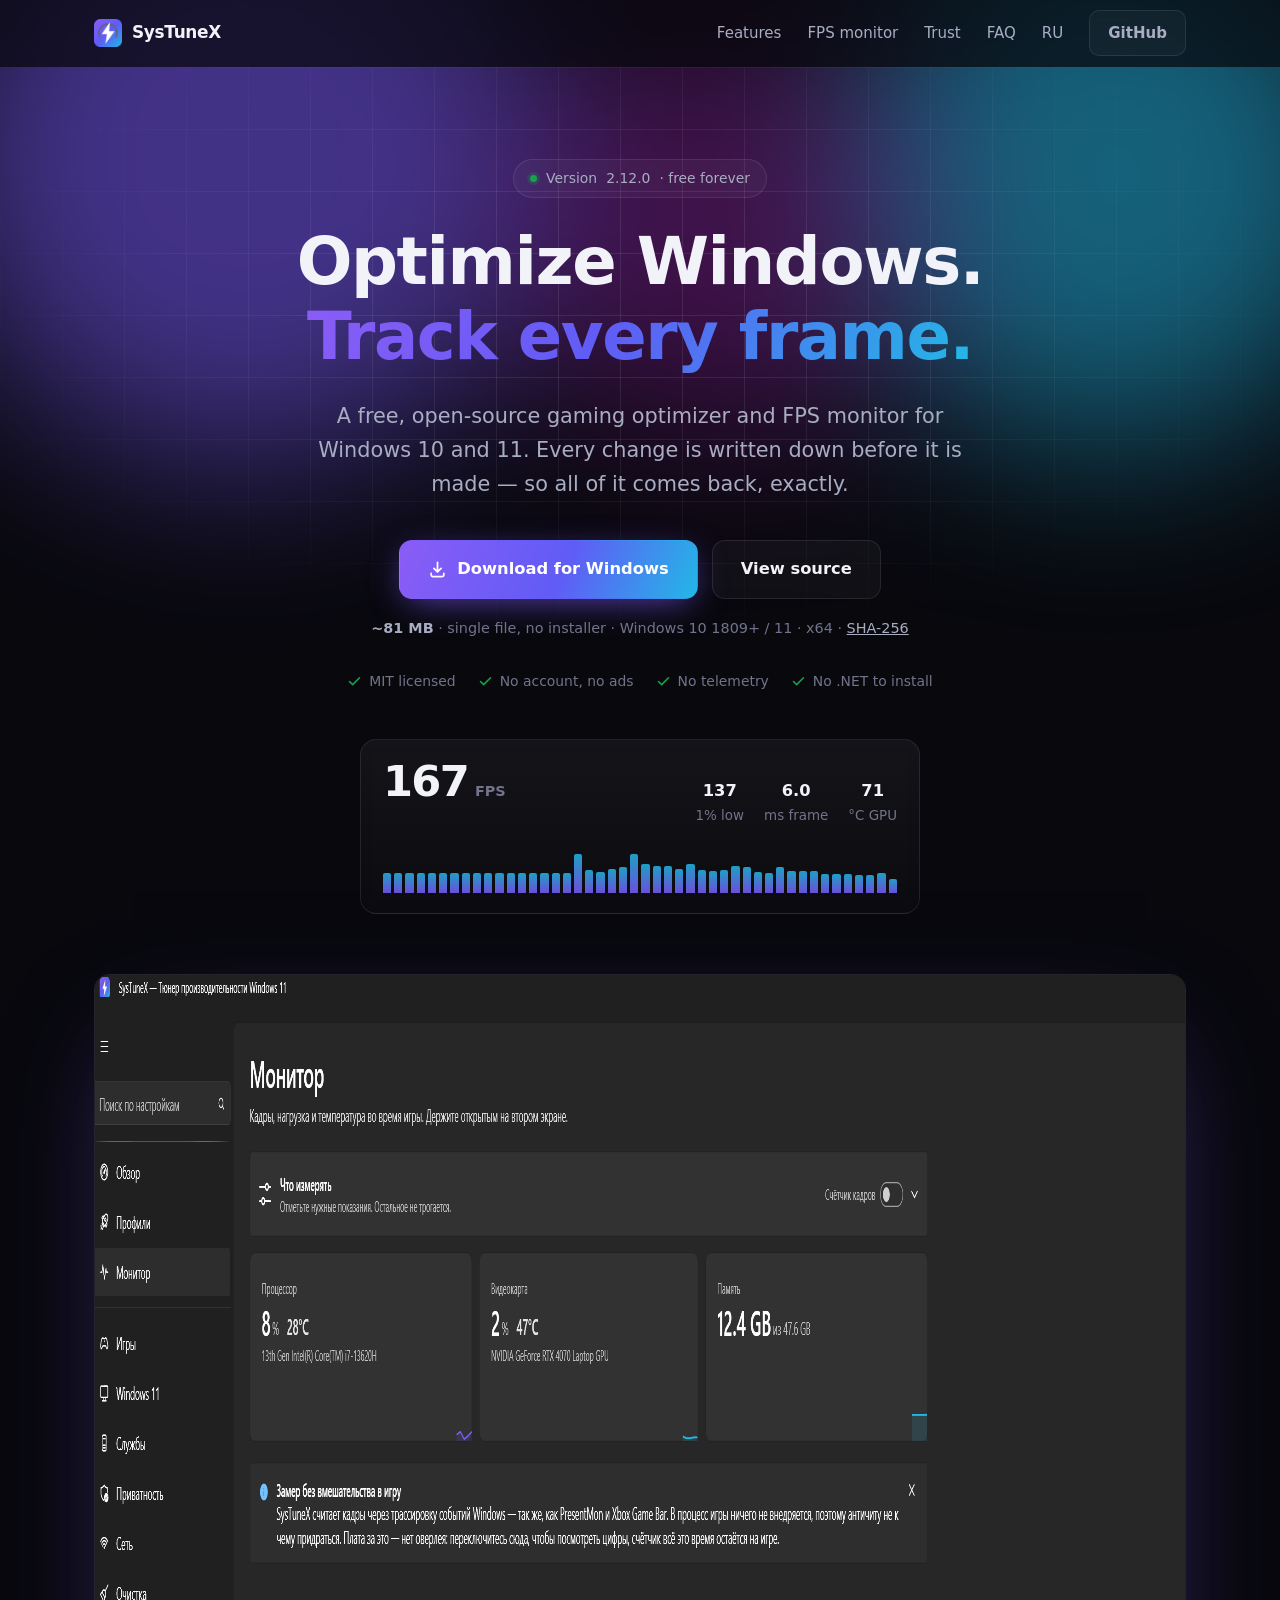
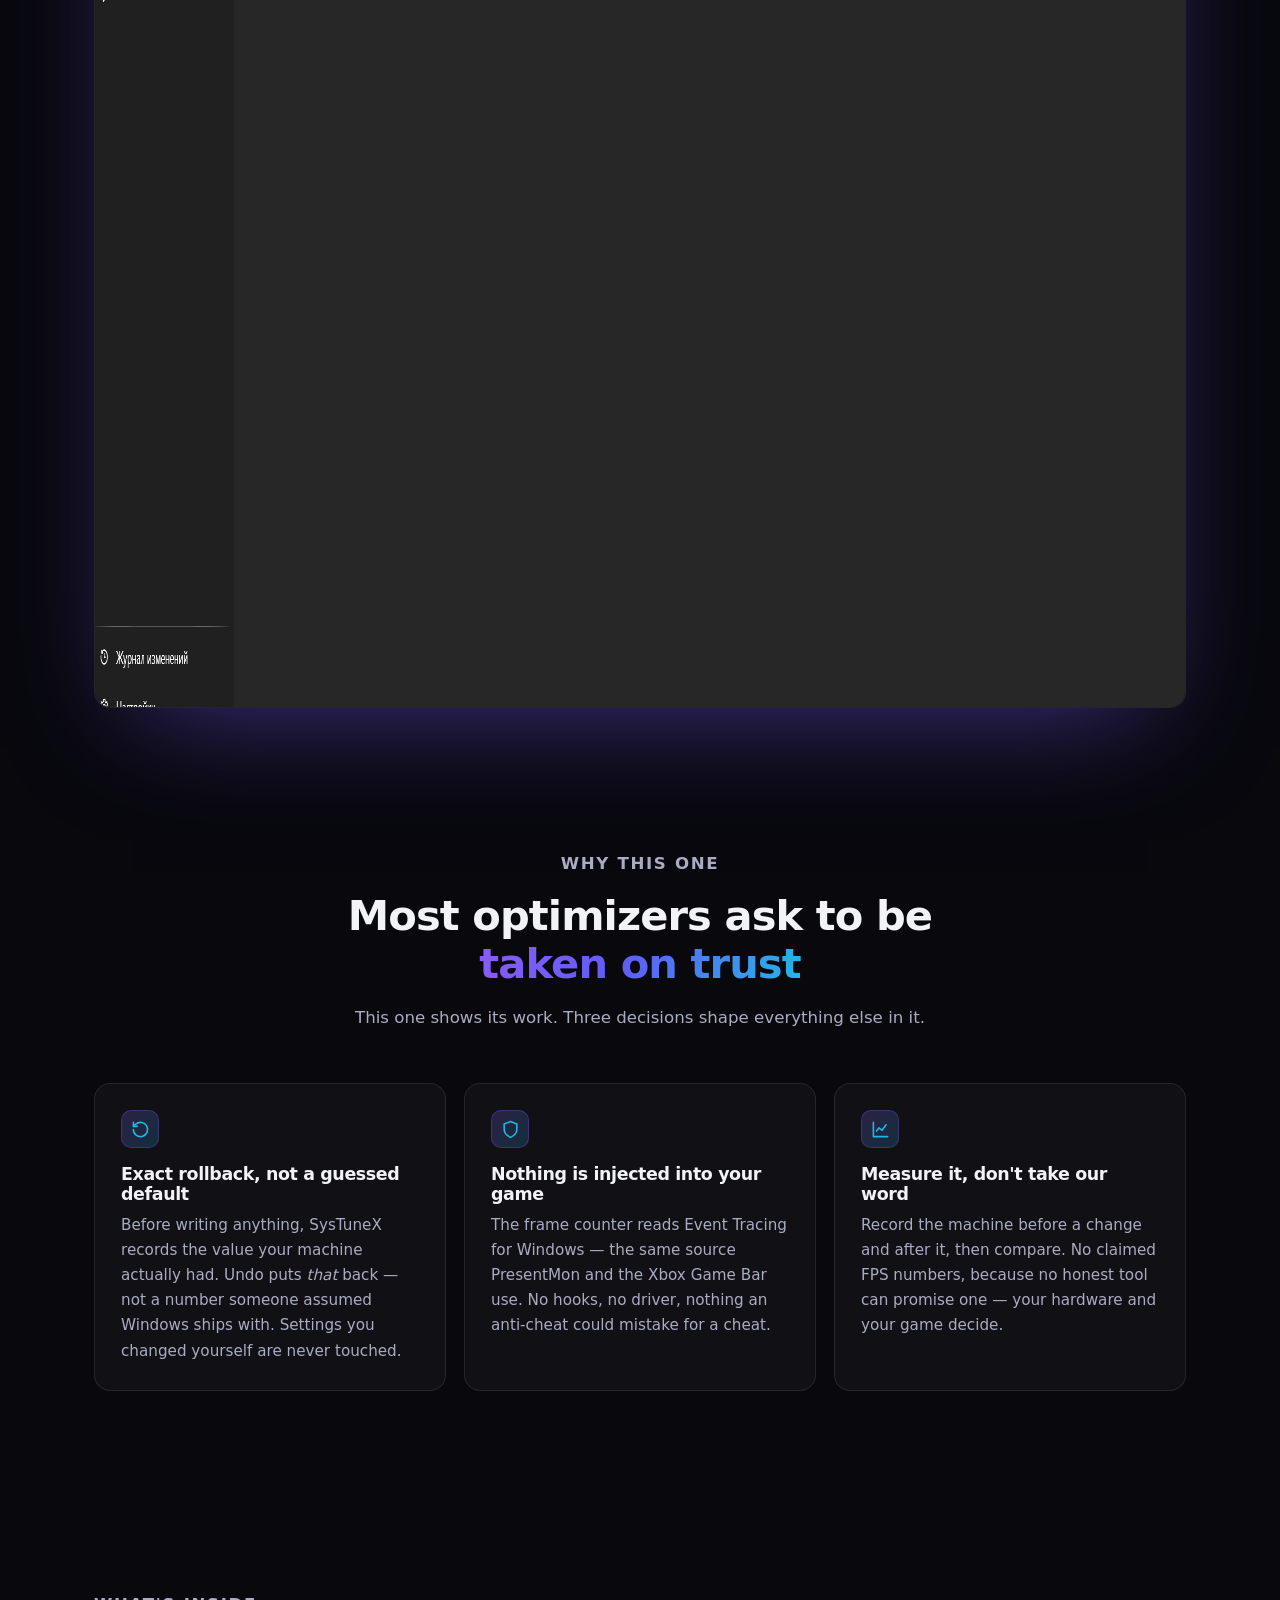
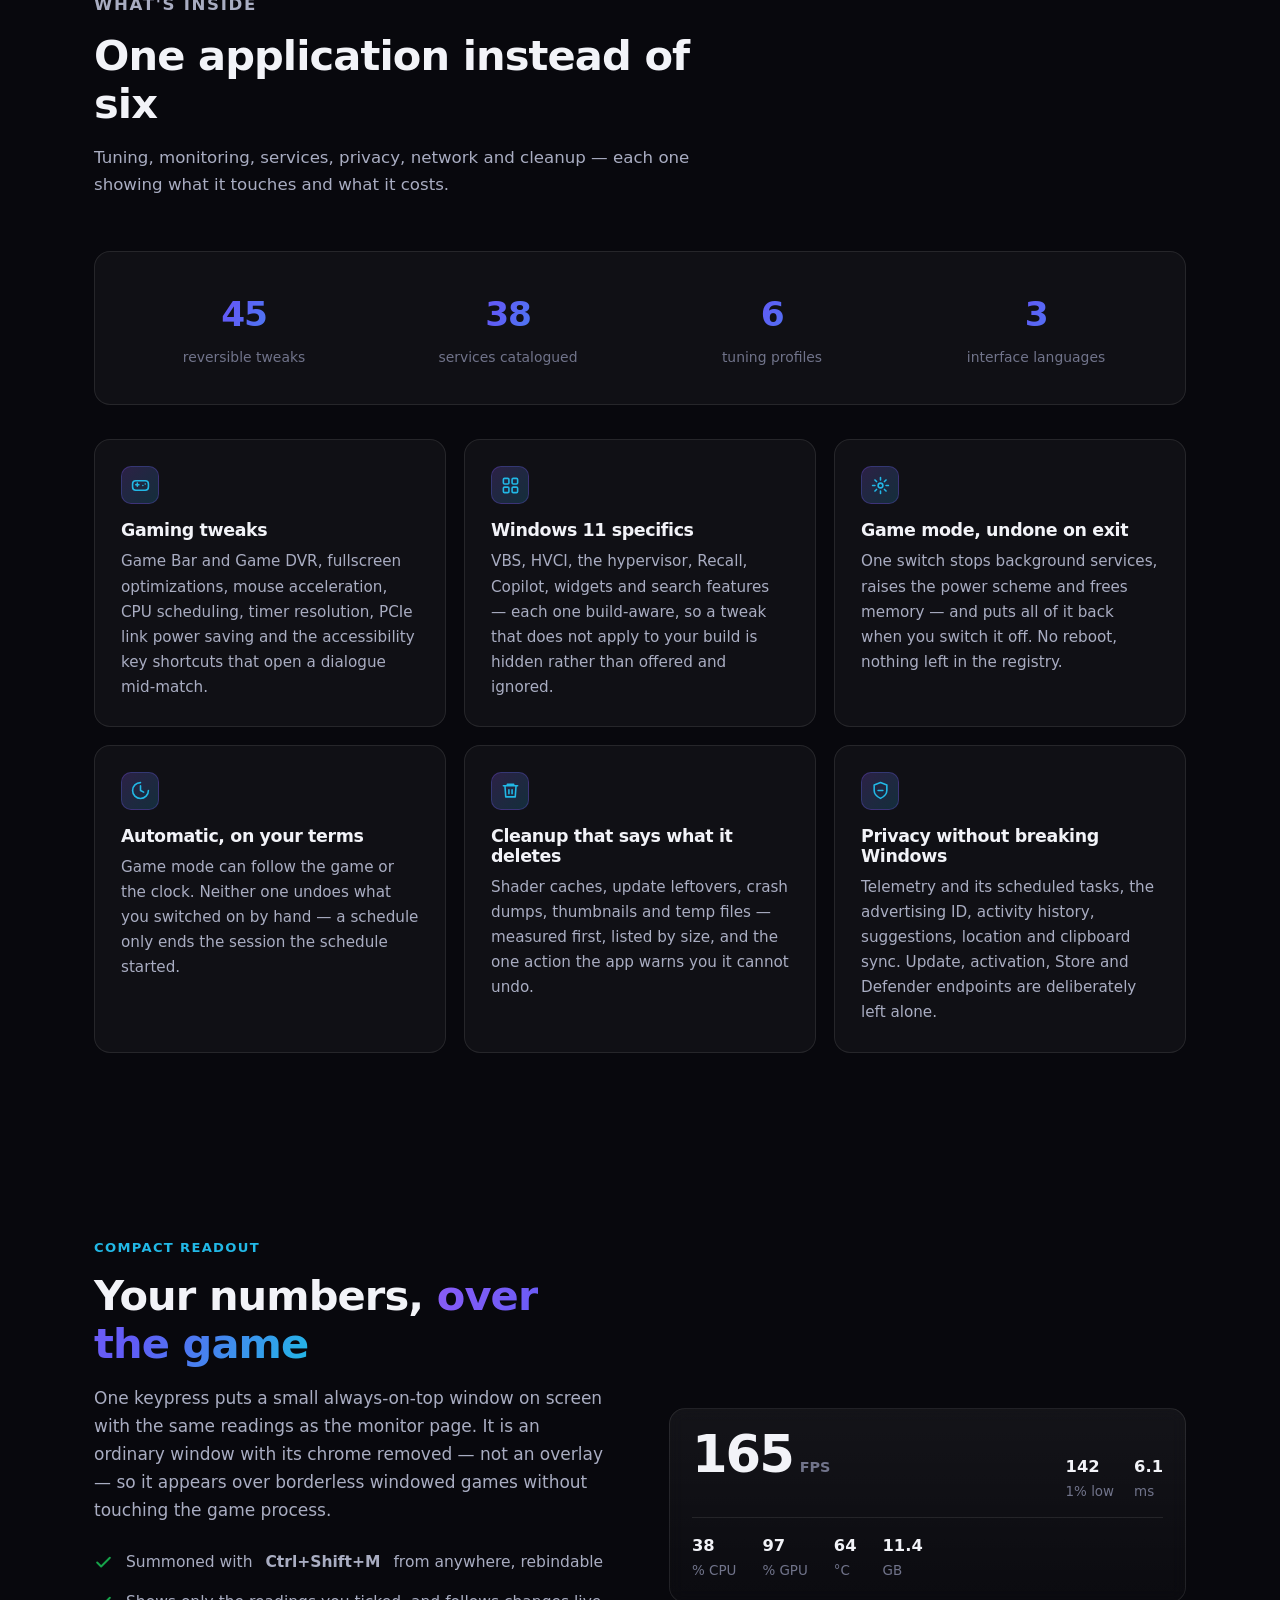
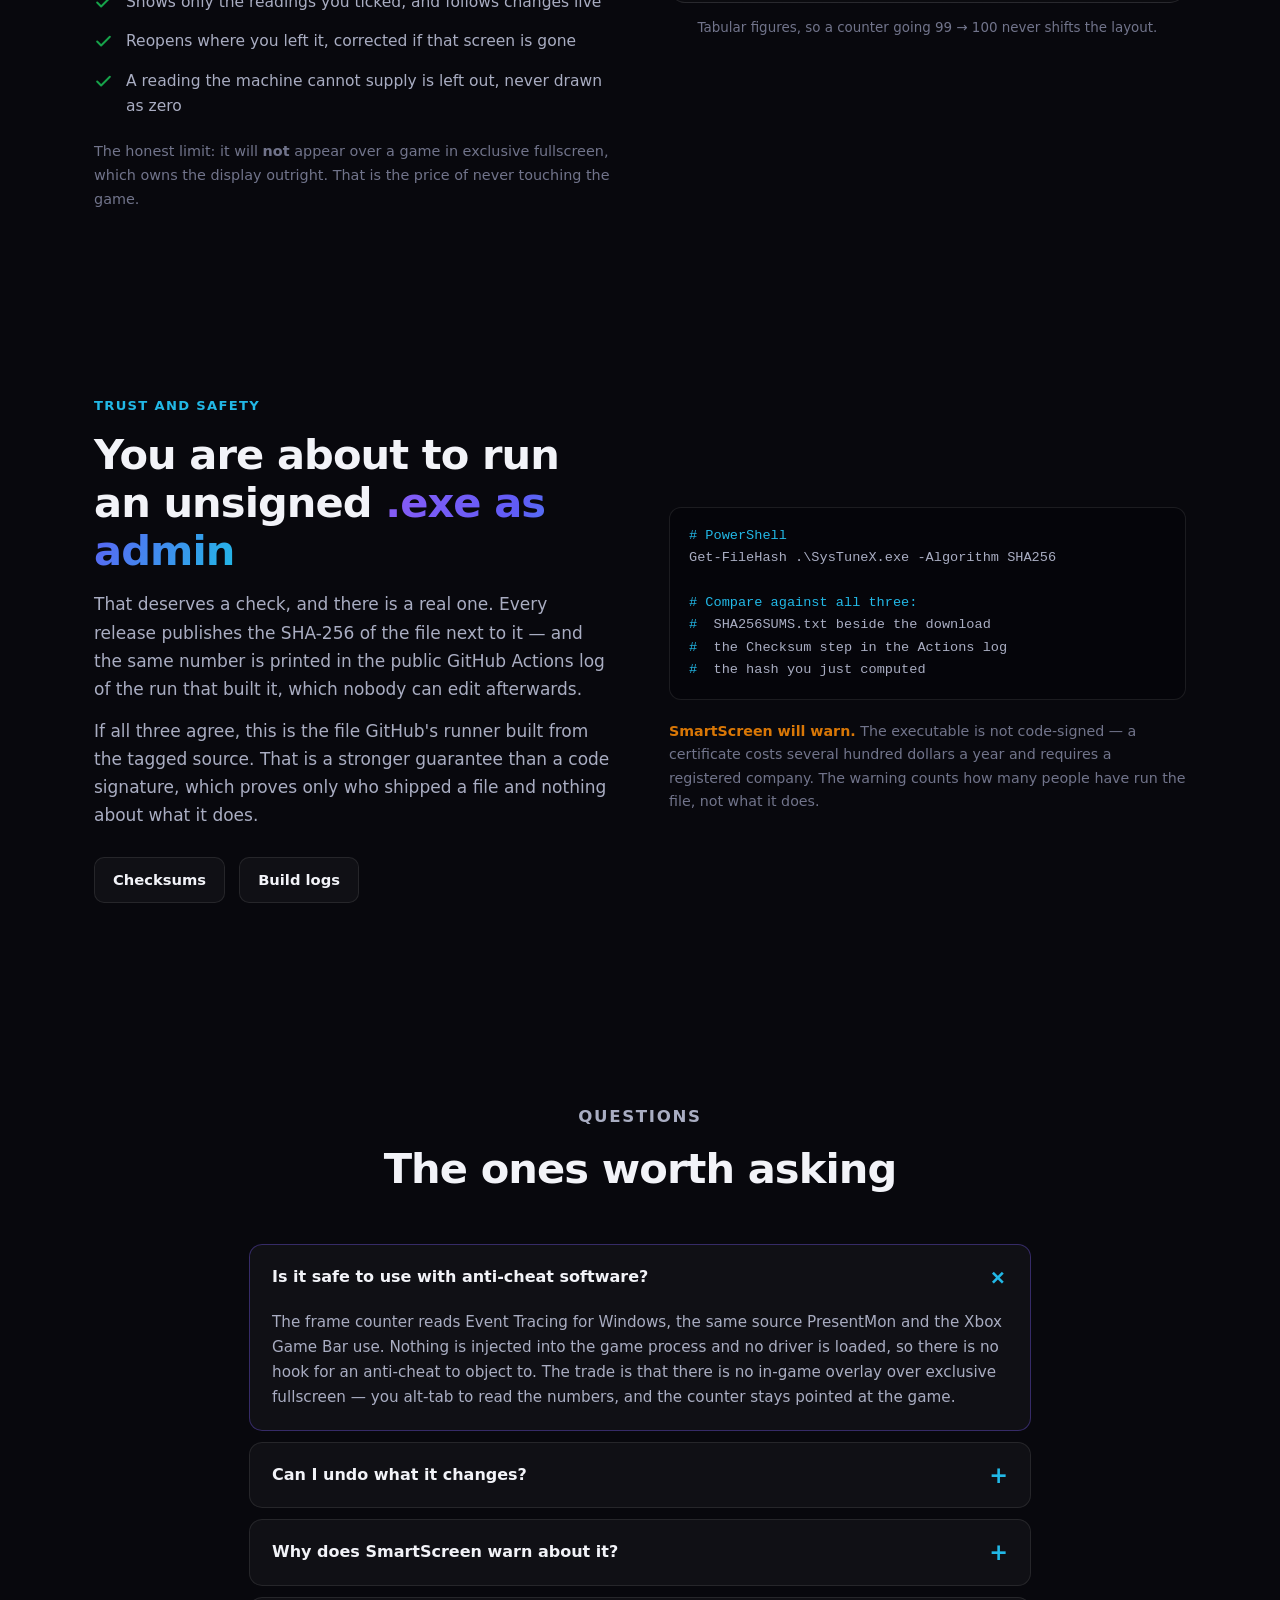
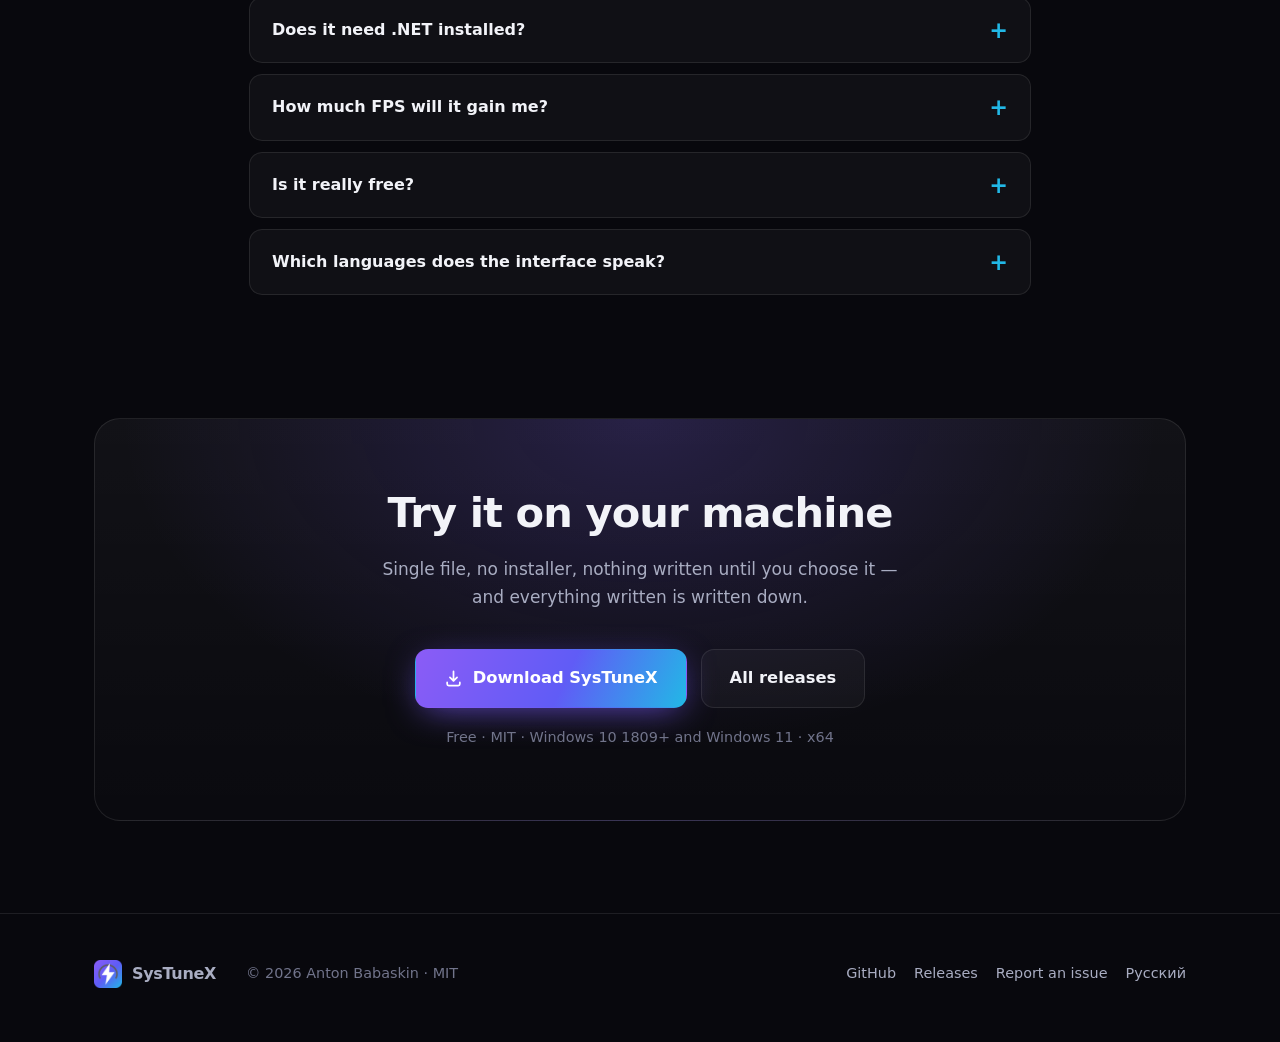
==== docs/index.html @ 5f36dd77 "Add a landing page, in English and Russian, with the SEO to be found by A GitHub release page is whe" ====
<!DOCTYPE html>
<html lang="en">
<head>
<meta charset="utf-8">
<meta name="viewport" content="width=device-width, initial-scale=1">

<title>SysTuneX — Free Windows 11 Gaming Optimizer &amp; FPS Monitor</title>
<meta name="description" content="Free, open-source Windows 10/11 gaming optimizer. Apply performance profiles, watch FPS, 1% lows, frame time, CPU and GPU — and roll back every change exactly. No injection, no telemetry.">

<link rel="canonical" href="https://anton-babaskin.github.io/SysTuneX/">
<link rel="alternate" hreflang="en" href="https://anton-babaskin.github.io/SysTuneX/">
<link rel="alternate" hreflang="ru" href="https://anton-babaskin.github.io/SysTuneX/ru/">
<link rel="alternate" hreflang="x-default" href="https://anton-babaskin.github.io/SysTuneX/">

<meta property="og:type" content="website">
<meta property="og:site_name" content="SysTuneX">
<meta property="og:title" content="SysTuneX — Free Windows 11 Gaming Optimizer &amp; FPS Monitor">
<meta property="og:description" content="Optimize Windows. Track every frame. Keep every change reversible. Free and open source.">
<meta property="og:url" content="https://anton-babaskin.github.io/SysTuneX/">
<meta property="og:image" content="https://anton-babaskin.github.io/SysTuneX/images/systunex-monitor-ru.png">
<meta property="og:image:width" content="2370">
<meta property="og:image:height" content="1332">
<meta property="og:image:alt" content="The SysTuneX monitor showing frame rate, 1% low, frame time, CPU and GPU load and temperature">
<meta property="og:locale" content="en">
<meta property="og:locale:alternate" content="ru">
<meta name="twitter:card" content="summary_large_image">
<meta name="twitter:title" content="SysTuneX — Free Windows 11 Gaming Optimizer &amp; FPS Monitor">
<meta name="twitter:description" content="Optimize Windows. Track every frame. Keep every change reversible. Free and open source.">
<meta name="twitter:image" content="https://anton-babaskin.github.io/SysTuneX/images/systunex-monitor-ru.png">

<meta name="theme-color" content="#08080d">
<link rel="icon" href="images/logo.png" type="image/png">
<link rel="apple-touch-icon" href="images/logo.png">

<script type="application/ld+json">
{
  "@context": "https://schema.org",
  "@type": "SoftwareApplication",
  "name": "SysTuneX",
  "applicationCategory": "UtilitiesApplication",
  "applicationSubCategory": "Game optimizer and FPS monitor",
  "operatingSystem": "Windows 10 1809 or newer, Windows 11",
  "processorRequirements": "x64",
  "softwareVersion": "2.12.0",
  "url": "https://anton-babaskin.github.io/SysTuneX/",
  "downloadUrl": "https://github.com/Anton-Babaskin/SysTuneX/releases/latest/download/SysTuneX.exe",
  "installUrl": "https://github.com/Anton-Babaskin/SysTuneX/releases/latest",
  "license": "https://github.com/Anton-Babaskin/SysTuneX/blob/main/LICENSE",
  "isAccessibleForFree": true,
  "inLanguage": ["en", "ru", "uk"],
  "description": "Free, open-source Windows 10/11 gaming optimizer and FPS monitor. Performance profiles, game mode, cleanup and a frame counter that measures through Event Tracing for Windows without injecting code into the game. Every change is recorded before it is made and can be rolled back exactly.",
  "featureList": [
    "45 reversible Windows tweaks across gaming, Windows 11, privacy and network",
    "FPS, 1% low and frame time measured without injecting into the game",
    "Compact always-on-top readout summoned with Ctrl+Shift+M",
    "Six tuning profiles for different kinds of games",
    "Game mode that stops background services and restores them afterwards",
    "Exact rollback of every recorded change",
    "English, Russian and Ukrainian interface"
  ],
  "offers": {
    "@type": "Offer",
    "price": "0",
    "priceCurrency": "USD"
  },
  "author": {
    "@type": "Person",
    "name": "Anton Babaskin",
    "url": "https://github.com/Anton-Babaskin"
  },
  "codeRepository": "https://github.com/Anton-Babaskin/SysTuneX"
}
</script>

<script type="application/ld+json">
{
  "@context": "https://schema.org",
  "@type": "FAQPage",
  "mainEntity": [
    {
      "@type": "Question",
      "name": "Is SysTuneX safe to use with anti-cheat software?",
      "acceptedAnswer": {
        "@type": "Answer",
        "text": "The frame counter reads Event Tracing for Windows, the same source PresentMon and the Xbox Game Bar use. Nothing is injected into the game process and no driver is loaded, so there is no hook for an anti-cheat to object to. The trade is that there is no in-game overlay over exclusive fullscreen."
      }
    },
    {
      "@type": "Question",
      "name": "Can I undo what SysTuneX changes?",
      "acceptedAnswer": {
        "@type": "Answer",
        "text": "Yes. Every supported change is recorded before it is made, with the real previous value rather than an assumed default, and can be reverted individually or all at once from the change log. Cleanup is the one exception: deleted files cannot be brought back, and the app says so before deleting anything."
      }
    },
    {
      "@type": "Question",
      "name": "Why does Windows SmartScreen warn about SysTuneX?",
      "acceptedAnswer": {
        "@type": "Answer",
        "text": "The executable is not code-signed, because a certificate costs several hundred dollars a year and requires a registered company. Instead every release publishes a SHA-256 checksum that you can match against the public GitHub Actions log that built it, which proves the file came from the tagged source."
      }
    },
    {
      "@type": "Question",
      "name": "Does SysTuneX need .NET installed?",
      "acceptedAnswer": {
        "@type": "Answer",
        "text": "No. SysTuneX.exe is a self-contained single file. It does need administrator rights, because it writes to HKEY_LOCAL_MACHINE, changes service start types and opens an Event Tracing session."
      }
    },
    {
      "@type": "Question",
      "name": "How much FPS will SysTuneX gain me?",
      "acceptedAnswer": {
        "@type": "Answer",
        "text": "No honest tool can promise a number. The gain depends on your hardware, your game and what is already running. SysTuneX is built so you can measure it yourself: record the machine before and after, and compare frame time in the same benchmark."
      }
    },
    {
      "@type": "Question",
      "name": "Is SysTuneX free?",
      "acceptedAnswer": {
        "@type": "Answer",
        "text": "Yes, free and open source under the MIT licence. There is no paid tier, no account, no advertising and no telemetry of any kind."
      }
    }
  ]
}
</script>

<script>document.documentElement.classList.add('js')</script>
<link rel="stylesheet" href="assets/site.css">
</head>
<body>

<header id="top">
  <div class="wrap">
    <nav>
      <a class="brand" href="./"><img src="images/logo.png" alt="" width="28" height="28">SysTuneX</a>
      <div class="navlinks">
        <a href="#features" data-opt>Features</a>
        <a href="#monitor" data-opt>FPS monitor</a>
        <a href="#trust" data-opt>Trust</a>
        <a href="#faq" data-opt>FAQ</a>
        <a href="ru/" hreflang="ru">RU</a>
        <a class="btn btn-ghost btn-sm" href="https://github.com/Anton-Babaskin/SysTuneX">GitHub</a>
      </div>
    </nav>
  </div>
</header>

<main>

<section class="hero">
  <div class="aurora" aria-hidden="true">
    <div class="blob b1"></div><div class="blob b2"></div><div class="blob b3"></div>
  </div>
  <div class="grid-bg" aria-hidden="true"></div>

  <div class="wrap">
    <span class="pill"><i class="dot"></i> Version <span id="ver">2.12.0</span> · free forever</span>

    <h1>Optimize Windows.<br><span class="grad">Track every frame.</span></h1>

    <p class="lead">
      A free, open-source gaming optimizer and FPS monitor for Windows&nbsp;10 and&nbsp;11.
      Every change is written down before it is made — so all of it comes back, exactly.
    </p>

    <div class="cta">
      <a class="btn btn-primary" id="dl"
         href="https://github.com/Anton-Babaskin/SysTuneX/releases/latest/download/SysTuneX.exe">
        <svg viewBox="0 0 24 24" fill="none" stroke="currentColor" stroke-width="2.2" stroke-linecap="round" stroke-linejoin="round" width="19" height="19" aria-hidden="true"><path d="M12 3v12m0 0 4.5-4.5M12 15l-4.5-4.5M4 17v2a2 2 0 0 0 2 2h12a2 2 0 0 0 2-2v-2"/></svg>
        Download for Windows
      </a>
      <a class="btn btn-ghost" href="https://github.com/Anton-Babaskin/SysTuneX">View source</a>
    </div>

    <p class="meta">
      <b id="size" data-unit="MB">~81 MB</b> · single file, no installer · Windows 10 1809+ / 11 · x64 ·
      <a href="https://github.com/Anton-Babaskin/SysTuneX/releases/latest/download/SHA256SUMS.txt" style="color:var(--ink-2)">SHA-256</a>
    </p>

    <div class="trust">
      <span><svg viewBox="0 0 24 24" fill="none" stroke="currentColor" stroke-width="2.5" stroke-linecap="round" stroke-linejoin="round" aria-hidden="true"><path d="M20 6 9 17l-5-5"/></svg> MIT licensed</span>
      <span><svg viewBox="0 0 24 24" fill="none" stroke="currentColor" stroke-width="2.5" stroke-linecap="round" stroke-linejoin="round" aria-hidden="true"><path d="M20 6 9 17l-5-5"/></svg> No account, no ads</span>
      <span><svg viewBox="0 0 24 24" fill="none" stroke="currentColor" stroke-width="2.5" stroke-linecap="round" stroke-linejoin="round" aria-hidden="true"><path d="M20 6 9 17l-5-5"/></svg> No telemetry</span>
      <span><svg viewBox="0 0 24 24" fill="none" stroke="currentColor" stroke-width="2.5" stroke-linecap="round" stroke-linejoin="round" aria-hidden="true"><path d="M20 6 9 17l-5-5"/></svg> No .NET to install</span>
    </div>

    <div class="readout" aria-hidden="true">
      <div class="readout-top">
        <div class="fps tnum"><span id="fpsval">144</span><small>FPS</small></div>
        <div class="readout-stats tnum">
          <div><b id="lowval">118</b>1% low</div>
          <div><b id="ftval">6.9</b>ms frame</div>
          <div><b id="gpuval">71</b>°C GPU</div>
        </div>
      </div>
      <div class="bars" id="bars"></div>
    </div>
  </div>
</section>

<section id="monitor" style="padding-top:20px">
  <div class="wrap">
    <div class="shot reveal">
      <img src="images/systunex-monitor-ru.png" width="2370" height="1332" loading="lazy"
           alt="SysTuneX monitor page showing frame rate with its 1% low, frame time, CPU and GPU load and temperature, and memory use">
    </div>
  </div>
</section>

<section id="why" style="padding-top:34px">
  <div class="wrap">
    <div class="sec-head mid reveal">
      <p class="eyebrow">Why this one</p>
      <h2>Most optimizers ask to be <span class="grad">taken on trust</span></h2>
      <p>This one shows its work. Three decisions shape everything else in it.</p>
    </div>

    <div class="cards">
      <article class="card reveal">
        <div class="ico"><svg viewBox="0 0 24 24" fill="none" stroke="currentColor" stroke-width="2" stroke-linecap="round" stroke-linejoin="round" aria-hidden="true"><path d="M3 12a9 9 0 1 0 3-6.7L3 8"/><path d="M3 3v5h5"/></svg></div>
        <h3>Exact rollback, not a guessed default</h3>
        <p>Before writing anything, SysTuneX records the value your machine actually had. Undo puts <em>that</em> back — not a number someone assumed Windows ships with. Settings you changed yourself are never touched.</p>
      </article>
      <article class="card reveal">
        <div class="ico"><svg viewBox="0 0 24 24" fill="none" stroke="currentColor" stroke-width="2" stroke-linecap="round" stroke-linejoin="round" aria-hidden="true"><path d="M12 22s8-4 8-10V5l-8-3-8 3v7c0 6 8 10 8 10z"/></svg></div>
        <h3>Nothing is injected into your game</h3>
        <p>The frame counter reads Event Tracing for Windows — the same source PresentMon and the Xbox Game Bar use. No hooks, no driver, nothing an anti-cheat could mistake for a cheat.</p>
      </article>
      <article class="card reveal">
        <div class="ico"><svg viewBox="0 0 24 24" fill="none" stroke="currentColor" stroke-width="2" stroke-linecap="round" stroke-linejoin="round" aria-hidden="true"><path d="M3 3v18h18"/><path d="m7 14 3-4 4 3 5-7"/></svg></div>
        <h3>Measure it, don't take our word</h3>
        <p>Record the machine before a change and after it, then compare. No claimed FPS numbers, because no honest tool can promise one — your hardware and your game decide.</p>
      </article>
    </div>
  </div>
</section>

<section id="features">
  <div class="wrap">
    <div class="sec-head reveal">
      <p class="eyebrow">What's inside</p>
      <h2>One application instead of six</h2>
      <p>Tuning, monitoring, services, privacy, network and cleanup — each one showing what it touches and what it costs.</p>
    </div>

    <div class="stats reveal tnum" style="margin-bottom:34px">
      <div class="stat"><b class="grad">45</b><span>reversible tweaks</span></div>
      <div class="stat"><b class="grad">38</b><span>services catalogued</span></div>
      <div class="stat"><b class="grad">6</b><span>tuning profiles</span></div>
      <div class="stat"><b class="grad">3</b><span>interface languages</span></div>
    </div>

    <div class="cards">
      <article class="card reveal">
        <div class="ico"><svg viewBox="0 0 24 24" fill="none" stroke="currentColor" stroke-width="2" stroke-linecap="round" stroke-linejoin="round" aria-hidden="true"><path d="M6 11h4M8 9v4M15 12h.01M18 10h.01"/><rect x="2" y="6" width="20" height="12" rx="4"/></svg></div>
        <h3>Gaming tweaks</h3>
        <p>Game Bar and Game DVR, fullscreen optimizations, mouse acceleration, CPU scheduling, timer resolution, PCIe link power saving and the accessibility key shortcuts that open a dialogue mid-match.</p>
      </article>
      <article class="card reveal">
        <div class="ico"><svg viewBox="0 0 24 24" fill="none" stroke="currentColor" stroke-width="2" stroke-linecap="round" stroke-linejoin="round" aria-hidden="true"><rect x="3" y="3" width="7" height="7" rx="1.5"/><rect x="14" y="3" width="7" height="7" rx="1.5"/><rect x="3" y="14" width="7" height="7" rx="1.5"/><rect x="14" y="14" width="7" height="7" rx="1.5"/></svg></div>
        <h3>Windows 11 specifics</h3>
        <p>VBS, HVCI, the hypervisor, Recall, Copilot, widgets and search features — each one build-aware, so a tweak that does not apply to your build is hidden rather than offered and ignored.</p>
      </article>
      <article class="card reveal">
        <div class="ico"><svg viewBox="0 0 24 24" fill="none" stroke="currentColor" stroke-width="2" stroke-linecap="round" stroke-linejoin="round" aria-hidden="true"><circle cx="12" cy="12" r="3"/><path d="M12 2v3m0 14v3M2 12h3m14 0h3M5 5l2 2m10 10 2 2M5 19l2-2m10-10 2-2"/></svg></div>
        <h3>Game mode, undone on exit</h3>
        <p>One switch stops background services, raises the power scheme and frees memory — and puts all of it back when you switch it off. No reboot, nothing left in the registry.</p>
      </article>
      <article class="card reveal">
        <div class="ico"><svg viewBox="0 0 24 24" fill="none" stroke="currentColor" stroke-width="2" stroke-linecap="round" stroke-linejoin="round" aria-hidden="true"><path d="M12 2a10 10 0 1 0 10 10"/><path d="M12 6v6l4 2"/></svg></div>
        <h3>Automatic, on your terms</h3>
        <p>Game mode can follow the game or the clock. Neither one undoes what you switched on by hand — a schedule only ends the session the schedule started.</p>
      </article>
      <article class="card reveal">
        <div class="ico"><svg viewBox="0 0 24 24" fill="none" stroke="currentColor" stroke-width="2" stroke-linecap="round" stroke-linejoin="round" aria-hidden="true"><path d="M3 6h18M8 6V4h8v2M19 6l-1 14H6L5 6"/><path d="M10 11v5M14 11v5"/></svg></div>
        <h3>Cleanup that says what it deletes</h3>
        <p>Shader caches, update leftovers, crash dumps, thumbnails and temp files — measured first, listed by size, and the one action the app warns you it cannot undo.</p>
      </article>
      <article class="card reveal">
        <div class="ico"><svg viewBox="0 0 24 24" fill="none" stroke="currentColor" stroke-width="2" stroke-linecap="round" stroke-linejoin="round" aria-hidden="true"><path d="M12 22s8-4 8-10V5l-8-3-8 3v7c0 6 8 10 8 10z"/><path d="M9 12h6"/></svg></div>
        <h3>Privacy without breaking Windows</h3>
        <p>Telemetry and its scheduled tasks, the advertising ID, activity history, suggestions, location and clipboard sync. Update, activation, Store and Defender endpoints are deliberately left alone.</p>
      </article>
    </div>
  </div>
</section>

<section id="compact">
  <div class="wrap split">
    <div class="reveal">
      <p class="eyebrow">Compact readout</p>
      <h2>Your numbers, <span class="grad">over the game</span></h2>
      <p style="color:var(--ink-2);margin-top:16px">
        One keypress puts a small always-on-top window on screen with the same readings as the
        monitor page. It is an ordinary window with its chrome removed — not an overlay — so it
        appears over borderless windowed games without touching the game process.
      </p>
      <ul class="checklist">
        <li><svg viewBox="0 0 24 24" fill="none" stroke="currentColor" stroke-width="2.5" stroke-linecap="round" stroke-linejoin="round" aria-hidden="true"><path d="M20 6 9 17l-5-5"/></svg> Summoned with <b>Ctrl+Shift+M</b> from anywhere, rebindable</li>
        <li><svg viewBox="0 0 24 24" fill="none" stroke="currentColor" stroke-width="2.5" stroke-linecap="round" stroke-linejoin="round" aria-hidden="true"><path d="M20 6 9 17l-5-5"/></svg> Shows only the readings you ticked, and follows changes live</li>
        <li><svg viewBox="0 0 24 24" fill="none" stroke="currentColor" stroke-width="2.5" stroke-linecap="round" stroke-linejoin="round" aria-hidden="true"><path d="M20 6 9 17l-5-5"/></svg> Reopens where you left it, corrected if that screen is gone</li>
        <li><svg viewBox="0 0 24 24" fill="none" stroke="currentColor" stroke-width="2.5" stroke-linecap="round" stroke-linejoin="round" aria-hidden="true"><path d="M20 6 9 17l-5-5"/></svg> A reading the machine cannot supply is left out, never drawn as zero</li>
      </ul>
      <p style="color:var(--ink-3);font-size:.9rem;margin-top:20px">
        The honest limit: it will <strong>not</strong> appear over a game in exclusive fullscreen,
        which owns the display outright. That is the price of never touching the game.
      </p>
    </div>
    <div class="reveal">
      <div class="readout" style="margin:0;max-width:none">
        <div class="readout-top">
          <div class="fps tnum" style="font-size:3.2rem">165<small>FPS</small></div>
          <div class="readout-stats tnum">
            <div><b>142</b>1% low</div>
            <div><b>6.1</b>ms</div>
          </div>
        </div>
        <div class="readout-stats tnum" style="gap:26px;border-top:1px solid var(--line);padding-top:15px">
          <div><b>38</b>% CPU</div>
          <div><b>97</b>% GPU</div>
          <div><b>64</b>°C</div>
          <div><b>11.4</b>GB</div>
        </div>
      </div>
      <p style="color:var(--ink-3);font-size:.84rem;margin-top:14px;text-align:center">
        Tabular figures, so a counter going 99 → 100 never shifts the layout.
      </p>
    </div>
  </div>
</section>

<section id="trust">
  <div class="wrap split">
    <div class="reveal">
      <p class="eyebrow">Trust and safety</p>
      <h2>You are about to run an&nbsp;unsigned <span class="grad">.exe as admin</span></h2>
      <p style="color:var(--ink-2);margin-top:16px">
        That deserves a check, and there is a real one. Every release publishes the SHA-256 of the
        file next to it — and the same number is printed in the public GitHub Actions log of the run
        that built it, which nobody can edit afterwards.
      </p>
      <p style="color:var(--ink-2);margin-top:14px">
        If all three agree, this is the file GitHub's runner built from the tagged source. That is a
        stronger guarantee than a code signature, which proves only who shipped a file and nothing
        about what it does.
      </p>
      <div class="cta" style="justify-content:flex-start;margin-top:28px">
        <a class="btn btn-ghost btn-sm" href="https://github.com/Anton-Babaskin/SysTuneX/releases/latest/download/SHA256SUMS.txt">Checksums</a>
        <a class="btn btn-ghost btn-sm" href="https://github.com/Anton-Babaskin/SysTuneX/actions">Build logs</a>
      </div>
    </div>
    <div class="reveal">
      <div class="code"><b># PowerShell</b>
Get-FileHash .\SysTuneX.exe -Algorithm SHA256

<b># Compare against all three:</b>
<b>#</b>  SHA256SUMS.txt beside the download
<b>#</b>  the Checksum step in the Actions log
<b>#</b>  the hash you just computed</div>
      <p style="color:var(--ink-3);font-size:.89rem;margin-top:20px">
        <strong style="color:var(--warn)">SmartScreen will warn.</strong> The executable is not
        code-signed — a certificate costs several hundred dollars a year and requires a registered
        company. The warning counts how many people have run the file, not what it does.
      </p>
    </div>
  </div>
</section>

<section id="faq">
  <div class="wrap" style="max-width:830px">
    <div class="sec-head mid reveal">
      <p class="eyebrow">Questions</p>
      <h2>The ones worth asking</h2>
    </div>

    <div class="reveal">
      <details open>
        <summary>Is it safe to use with anti-cheat software?</summary>
        <p>The frame counter reads Event Tracing for Windows, the same source PresentMon and the Xbox Game Bar use. Nothing is injected into the game process and no driver is loaded, so there is no hook for an anti-cheat to object to. The trade is that there is no in-game overlay over exclusive fullscreen — you alt-tab to read the numbers, and the counter stays pointed at the game.</p>
      </details>
      <details>
        <summary>Can I undo what it changes?</summary>
        <p>Yes. Every supported change is recorded before it is made, with the value your machine actually had, and can be reverted individually or all at once from the change log. Cleanup is the one exception — deleted files cannot be brought back, and the app says so before deleting anything.</p>
      </details>
      <details>
        <summary>Why does SmartScreen warn about it?</summary>
        <p>The executable is not code-signed, because a certificate costs several hundred dollars a year and requires a registered company. Instead every release publishes a SHA-256 checksum you can match against the public build log, which proves the file came from the tagged source. Choose <em>More info → Run anyway</em>, or check the hash first, or put the file through VirusTotal.</p>
      </details>
      <details>
        <summary>Does it need .NET installed?</summary>
        <p>No — it is a self-contained single file. It does need administrator rights, because the registry keys it writes live under HKEY_LOCAL_MACHINE, changing a service's start type goes through the service control manager, and the frame counter opens an Event Tracing session. All three refuse a standard token.</p>
      </details>
      <details>
        <summary>How much FPS will it gain me?</summary>
        <p>No honest tool can promise a number — it depends on your hardware, your game and what is already running. SysTuneX is built so you can measure it yourself: record the machine before and after, and run the same benchmark on both sides. A tool that quotes you a percentage is guessing.</p>
      </details>
      <details>
        <summary>Is it really free?</summary>
        <p>Free and open source under the MIT licence. No paid tier, no account, no advertising, and no telemetry of any kind — the source is on GitHub if you would rather check that than believe it.</p>
      </details>
      <details>
        <summary>Which languages does the interface speak?</summary>
        <p>English, Russian and Ukrainian — the whole interface, including every tweak, service and profile with its full description. Picked from the language menu in Settings; no restart needed.</p>
      </details>
    </div>
  </div>
</section>

<section style="padding-top:20px">
  <div class="wrap">
    <div class="final reveal">
      <h2>Try it on your machine</h2>
      <p style="color:var(--ink-2);max-width:520px;margin:18px auto 0">
        Single file, no installer, nothing written until you choose it —
        and everything written is written down.
      </p>
      <div class="cta">
        <a class="btn btn-primary"
           href="https://github.com/Anton-Babaskin/SysTuneX/releases/latest/download/SysTuneX.exe">
          <svg viewBox="0 0 24 24" fill="none" stroke="currentColor" stroke-width="2.2" stroke-linecap="round" stroke-linejoin="round" width="19" height="19" aria-hidden="true"><path d="M12 3v12m0 0 4.5-4.5M12 15l-4.5-4.5M4 17v2a2 2 0 0 0 2 2h12a2 2 0 0 0 2-2v-2"/></svg>
          Download SysTuneX
        </a>
        <a class="btn btn-ghost" href="https://github.com/Anton-Babaskin/SysTuneX/releases">All releases</a>
      </div>
      <p class="meta">Free · MIT · Windows 10 1809+ and Windows 11 · x64</p>
    </div>
  </div>
</section>

</main>

<footer>
  <div class="wrap foot">
    <a class="brand" href="./" style="font-size:1rem"><img src="images/logo.png" alt="" width="24" height="24">SysTuneX</a>
    <span>© 2026 Anton Babaskin · MIT</span>
    <span class="right">
      <a href="https://github.com/Anton-Babaskin/SysTuneX">GitHub</a>
      <a href="https://github.com/Anton-Babaskin/SysTuneX/releases">Releases</a>
      <a href="https://github.com/Anton-Babaskin/SysTuneX/issues">Report an issue</a>
      <a href="ru/" hreflang="ru">Русский</a>
    </span>
  </div>
</footer>

<script src="assets/site.js" defer></script>

</body>
</html>
---- docs/assets/site.css ----
:root{
  --brand:#7C5CFF;
  --brand-2:#22B8E6;
  --brand-3:#8B5CF6;
  --safe:#16A34A;
  --warn:#D97706;
  --bg:#08080d;
  --bg-2:#0e0e17;
  --card:rgba(255,255,255,.035);
  --line:rgba(255,255,255,.09);
  --ink:#f2f3f8;
  --ink-2:#a9adc2;
  --ink-3:#71748b;
  --radius:16px;
  --max:1140px;
  --mono:ui-monospace,"Cascadia Mono","SF Mono",Menlo,Consolas,monospace;
}
*{box-sizing:border-box}
html{scroll-behavior:smooth;overflow-x:hidden}
@supports (overflow-x:clip){html,body{overflow-x:clip}}
body{
  margin:0;background:var(--bg);color:var(--ink);
  font-family:system-ui,-apple-system,"Segoe UI Variable Text","Segoe UI",Roboto,sans-serif;
  font-size:17px;line-height:1.65;-webkit-font-smoothing:antialiased;
}
h1,h2,h3{line-height:1.15;letter-spacing:-.022em;margin:0}
h1{font-size:clamp(2.4rem,6.2vw,4.1rem);font-weight:800}
h2{font-size:clamp(1.75rem,3.6vw,2.6rem);font-weight:750}
h3{font-size:1.09rem;font-weight:650}
p{margin:0}
a{color:inherit}
img{max-width:100%;display:block}
.wrap{max-width:var(--max);margin:0 auto;padding:0 24px}
.grad{
  background:linear-gradient(115deg,var(--brand-3) 0%,#605CF6 45%,var(--brand-2) 100%);
  -webkit-background-clip:text;background-clip:text;color:transparent;
}
.tnum{font-variant-numeric:tabular-nums}

/* ── Nav ─────────────────────────────────────────────── */
header{position:sticky;top:0;z-index:50;backdrop-filter:blur(14px);
  background:rgba(8,8,13,.72);border-bottom:1px solid transparent;transition:border-color .3s}
header.stuck{border-bottom-color:var(--line)}
nav{display:flex;align-items:center;gap:14px;height:66px}
.brand{display:flex;align-items:center;gap:10px;font-weight:700;letter-spacing:-.02em;
  text-decoration:none;font-size:1.06rem}
.brand img{width:28px;height:28px}
.navlinks{margin-left:auto;display:flex;align-items:center;gap:26px}
.navlinks a{color:var(--ink-2);text-decoration:none;font-size:.94rem;transition:color .18s}
.navlinks a:hover{color:var(--ink)}
@media(max-width:860px){.navlinks a[data-opt]{display:none}}

/* ── Buttons ─────────────────────────────────────────── */
.btn{display:inline-flex;align-items:center;justify-content:center;gap:10px;
  padding:15px 28px;border-radius:13px;font-weight:650;font-size:1.02rem;
  text-decoration:none;border:1px solid transparent;cursor:pointer;
  transition:transform .18s cubic-bezier(.2,.8,.3,1),box-shadow .25s,background .2s,border-color .2s}
.btn-primary{
  background:linear-gradient(115deg,var(--brand-3),#605CF6 55%,var(--brand-2));
  color:#fff;box-shadow:0 8px 34px -8px rgba(124,92,255,.72)}
.btn-primary:hover{transform:translateY(-2px);box-shadow:0 14px 46px -8px rgba(124,92,255,.9)}
.btn-primary:active{transform:translateY(0)}
.btn-ghost{background:var(--card);border-color:var(--line);color:var(--ink)}
.btn-ghost:hover{background:rgba(255,255,255,.07);border-color:rgba(255,255,255,.18)}
.btn-sm{padding:10px 18px;font-size:.92rem;border-radius:10px}

/* ── Hero ────────────────────────────────────────────── */
.hero{position:relative;padding:92px 0 40px;text-align:center;isolation:isolate}
.aurora{position:absolute;inset:-25% -10% auto;height:760px;z-index:-2;filter:blur(90px);opacity:.5;pointer-events:none}
.blob{position:absolute;border-radius:50%}
.b1{width:620px;height:620px;left:4%;top:0;background:#7C5CFF;animation:drift1 22s ease-in-out infinite}
.b2{width:540px;height:540px;right:2%;top:60px;background:#22B8E6;animation:drift2 26s ease-in-out infinite}
.b3{width:420px;height:420px;left:42%;top:170px;background:#C026D3;opacity:.6;animation:drift1 30s ease-in-out infinite reverse}
@media(max-width:700px){
  .aurora{height:520px;inset:-18% -20% auto}
  .b1{width:360px;height:360px}
  .b2{width:320px;height:320px}
  .b3{width:260px;height:260px;left:34%}
}
@keyframes drift1{0%,100%{transform:translate3d(0,0,0) scale(1)}50%{transform:translate3d(60px,40px,0) scale(1.12)}}
@keyframes drift2{0%,100%{transform:translate3d(0,0,0) scale(1)}50%{transform:translate3d(-70px,50px,0) scale(.9)}}
.grid-bg{position:absolute;inset:0;z-index:-1;pointer-events:none;
  background-image:linear-gradient(var(--line) 1px,transparent 1px),linear-gradient(90deg,var(--line) 1px,transparent 1px);
  background-size:62px 62px;
  mask-image:radial-gradient(ellipse 70% 52% at 50% 26%,#000 20%,transparent 78%);
  -webkit-mask-image:radial-gradient(ellipse 70% 52% at 50% 26%,#000 20%,transparent 78%)}

.pill{display:inline-flex;align-items:center;gap:9px;padding:7px 16px;border-radius:999px;
  border:1px solid var(--line);background:var(--card);font-size:.87rem;color:var(--ink-2);margin-bottom:26px}
.dot{width:7px;height:7px;border-radius:50%;background:var(--safe);
  box-shadow:0 0 0 3px rgba(22,163,74,.2);animation:pulse 2.4s ease-in-out infinite}
@keyframes pulse{50%{box-shadow:0 0 0 7px rgba(22,163,74,0)}}

.hero p.lead{font-size:clamp(1.06rem,2.1vw,1.3rem);color:var(--ink-2);
  max-width:690px;margin:24px auto 0}
.cta{display:flex;gap:14px;justify-content:center;flex-wrap:wrap;margin-top:38px}
.meta{margin-top:18px;font-size:.9rem;color:var(--ink-3)}
.meta b{color:var(--ink-2);font-weight:600}
.trust{display:flex;gap:22px;justify-content:center;flex-wrap:wrap;margin-top:30px;
  font-size:.87rem;color:var(--ink-3)}
.trust span{display:inline-flex;align-items:center;gap:7px}
.trust svg{width:15px;height:15px;color:var(--safe);flex:none}

/* ── Live readout ────────────────────────────────────── */
.readout{max-width:560px;margin:46px auto 0;border:1px solid var(--line);border-radius:var(--radius);
  background:linear-gradient(180deg,rgba(255,255,255,.05),rgba(255,255,255,.015));
  padding:20px 22px;backdrop-filter:blur(8px)}
.readout-top{display:flex;align-items:baseline;justify-content:space-between;gap:16px;margin-bottom:14px}
.fps{font-size:2.7rem;font-weight:800;letter-spacing:-.04em;line-height:1}
.fps small{font-size:.9rem;font-weight:600;color:var(--ink-3);margin-left:7px;letter-spacing:0}
.readout-stats{display:flex;gap:20px;font-size:.84rem;color:var(--ink-3)}
.readout-stats b{display:block;color:var(--ink);font-size:1.02rem;font-weight:650}
.bars{display:flex;align-items:flex-end;gap:3px;height:52px}
.bars i{flex:1;background:linear-gradient(180deg,var(--brand-2),var(--brand));
  border-radius:2px 2px 0 0;min-height:3px;transition:height .18s linear;opacity:.85}

/* ── Sections ────────────────────────────────────────── */
section{padding:92px 0;position:relative}
.sec-head{max-width:640px;margin-bottom:52px}
.sec-head.mid{margin-inline:auto;text-align:center}
.eyebrow{font-size:.82rem;font-weight:700;letter-spacing:.1em;text-transform:uppercase;
  color:var(--brand-2);margin-bottom:14px}
.sec-head p{color:var(--ink-2);margin-top:16px;font-size:1.04rem}

.shot{border:1px solid var(--line);border-radius:var(--radius);overflow:hidden;
  box-shadow:0 40px 110px -40px rgba(124,92,255,.5);background:var(--bg-2)}

.cards{display:grid;gap:18px;grid-template-columns:repeat(auto-fit,minmax(285px,1fr))}
.card{border:1px solid var(--line);border-radius:var(--radius);padding:26px;
  background:var(--card);transition:border-color .25s,transform .25s,background .25s}
.card:hover{border-color:rgba(124,92,255,.42);transform:translateY(-3px);background:rgba(255,255,255,.055)}
.card .ico{width:38px;height:38px;border-radius:10px;display:grid;place-items:center;margin-bottom:16px;
  background:linear-gradient(135deg,rgba(139,92,246,.22),rgba(34,184,230,.18));
  border:1px solid rgba(124,92,255,.28)}
.card .ico svg{width:19px;height:19px;color:var(--brand-2)}
.card p{color:var(--ink-2);font-size:.95rem;margin-top:9px}

.stats{display:grid;grid-template-columns:repeat(auto-fit,minmax(150px,1fr));gap:18px;
  border:1px solid var(--line);border-radius:var(--radius);padding:34px 26px;background:var(--card)}
.stat{text-align:center}
.stat b{display:block;font-size:2.15rem;font-weight:800;letter-spacing:-.035em}
.stat span{font-size:.87rem;color:var(--ink-3)}

.split{display:grid;grid-template-columns:1fr 1fr;gap:58px;align-items:center}
@media(max-width:900px){.split{grid-template-columns:1fr;gap:38px}}
.checklist{list-style:none;padding:0;margin:26px 0 0;display:grid;gap:14px}
.checklist li{display:flex;gap:13px;align-items:flex-start;color:var(--ink-2);font-size:.97rem}
.checklist svg{width:19px;height:19px;color:var(--safe);flex:none;margin-top:3px}

.code{font-family:var(--mono);font-size:.85rem;background:#05050a;border:1px solid var(--line);
  border-radius:12px;padding:17px 19px;color:var(--ink-2);overflow-x:auto;white-space:pre;margin-top:22px}
.code b{color:var(--brand-2);font-weight:400}

details{border:1px solid var(--line);border-radius:13px;background:var(--card);margin-bottom:11px;
  transition:border-color .2s}
details[open]{border-color:rgba(124,92,255,.35)}
summary{padding:19px 22px;cursor:pointer;font-weight:620;list-style:none;display:flex;
  align-items:center;justify-content:space-between;gap:16px;font-size:1rem}
summary::-webkit-details-marker{display:none}
summary::after{content:"+";font-size:1.4rem;color:var(--brand-2);flex:none;line-height:1;
  transition:transform .25s}
details[open] summary::after{transform:rotate(45deg)}
details p{padding:0 22px 20px;color:var(--ink-2);font-size:.95rem}

.final{text-align:center;border:1px solid var(--line);border-radius:26px;padding:70px 32px;
  background:
    radial-gradient(ellipse 70% 120% at 50% 0%,rgba(124,92,255,.2),transparent 68%),
    linear-gradient(180deg,rgba(255,255,255,.045),rgba(255,255,255,.01))}

footer{border-top:1px solid var(--line);padding:46px 0 54px;color:var(--ink-3);font-size:.9rem}
.foot{display:flex;gap:30px;flex-wrap:wrap;align-items:center}
.foot a{color:var(--ink-2);text-decoration:none}
.foot a:hover{color:var(--ink)}
.foot .right{margin-left:auto;display:flex;gap:18px;flex-wrap:wrap}

/* Content is visible on its own; the reveal is an enhancement, not a requirement.
   Hiding it unconditionally meant a page with no JavaScript had an empty middle. */
.reveal{transition:opacity .7s cubic-bezier(.2,.8,.3,1),transform .7s cubic-bezier(.2,.8,.3,1)}
.js .reveal{opacity:0;transform:translateY(22px)}
.js .reveal.in{opacity:1;transform:none}

@media(prefers-reduced-motion:reduce){
  *{animation:none!important;transition:none!important}
  .reveal{opacity:1;transform:none}
  html{scroll-behavior:auto}
}
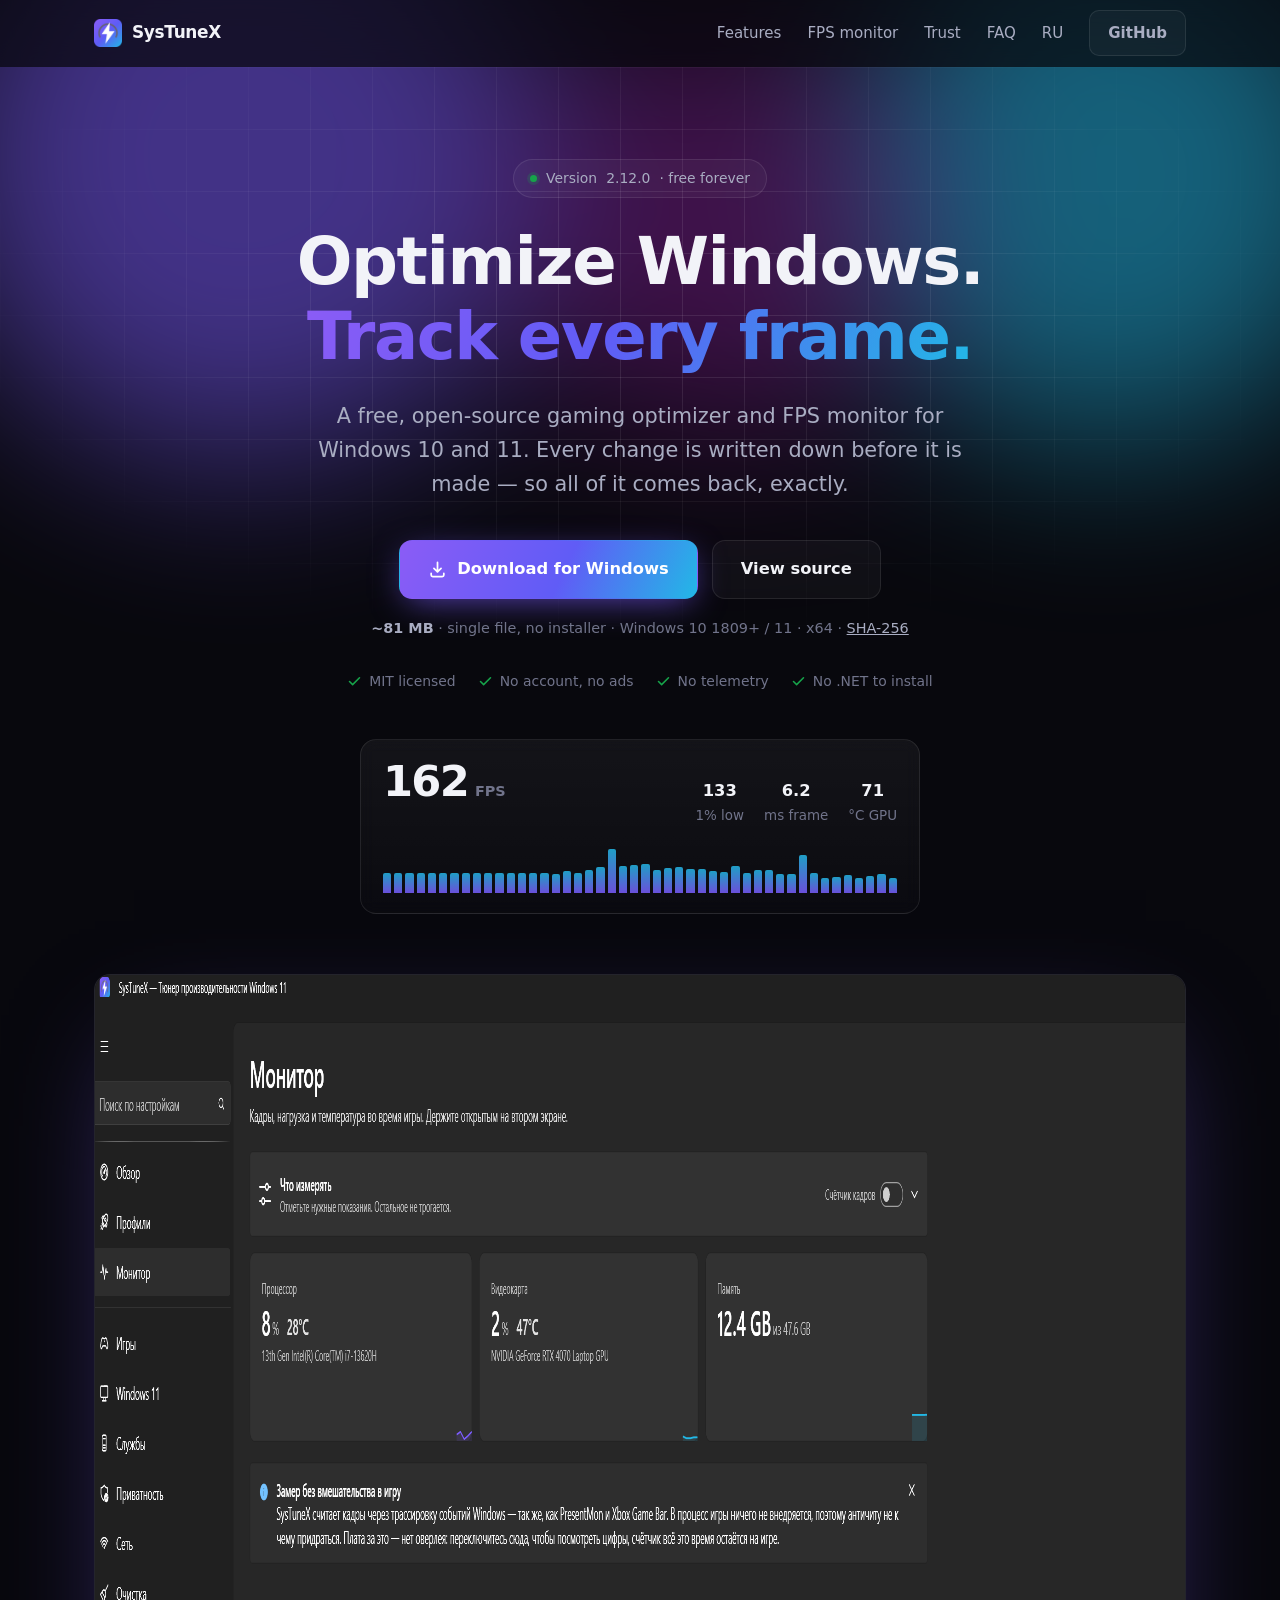
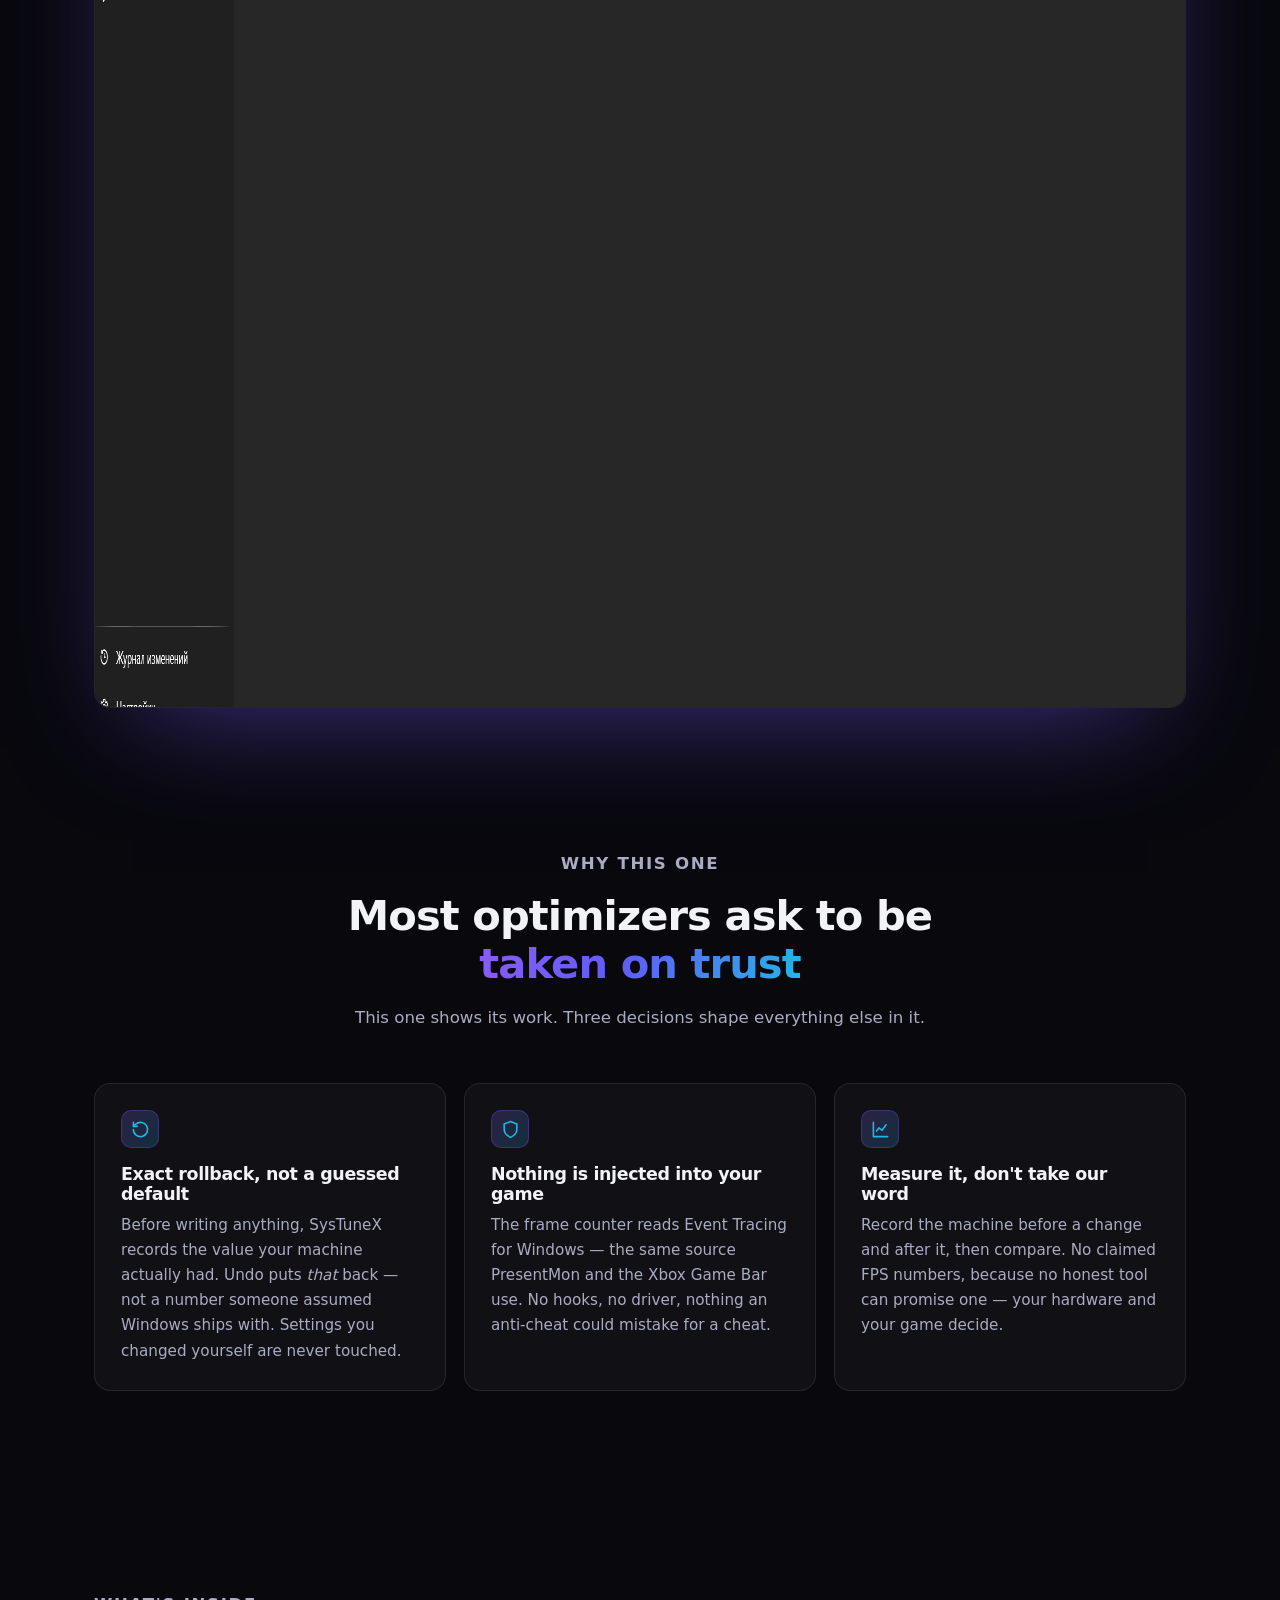
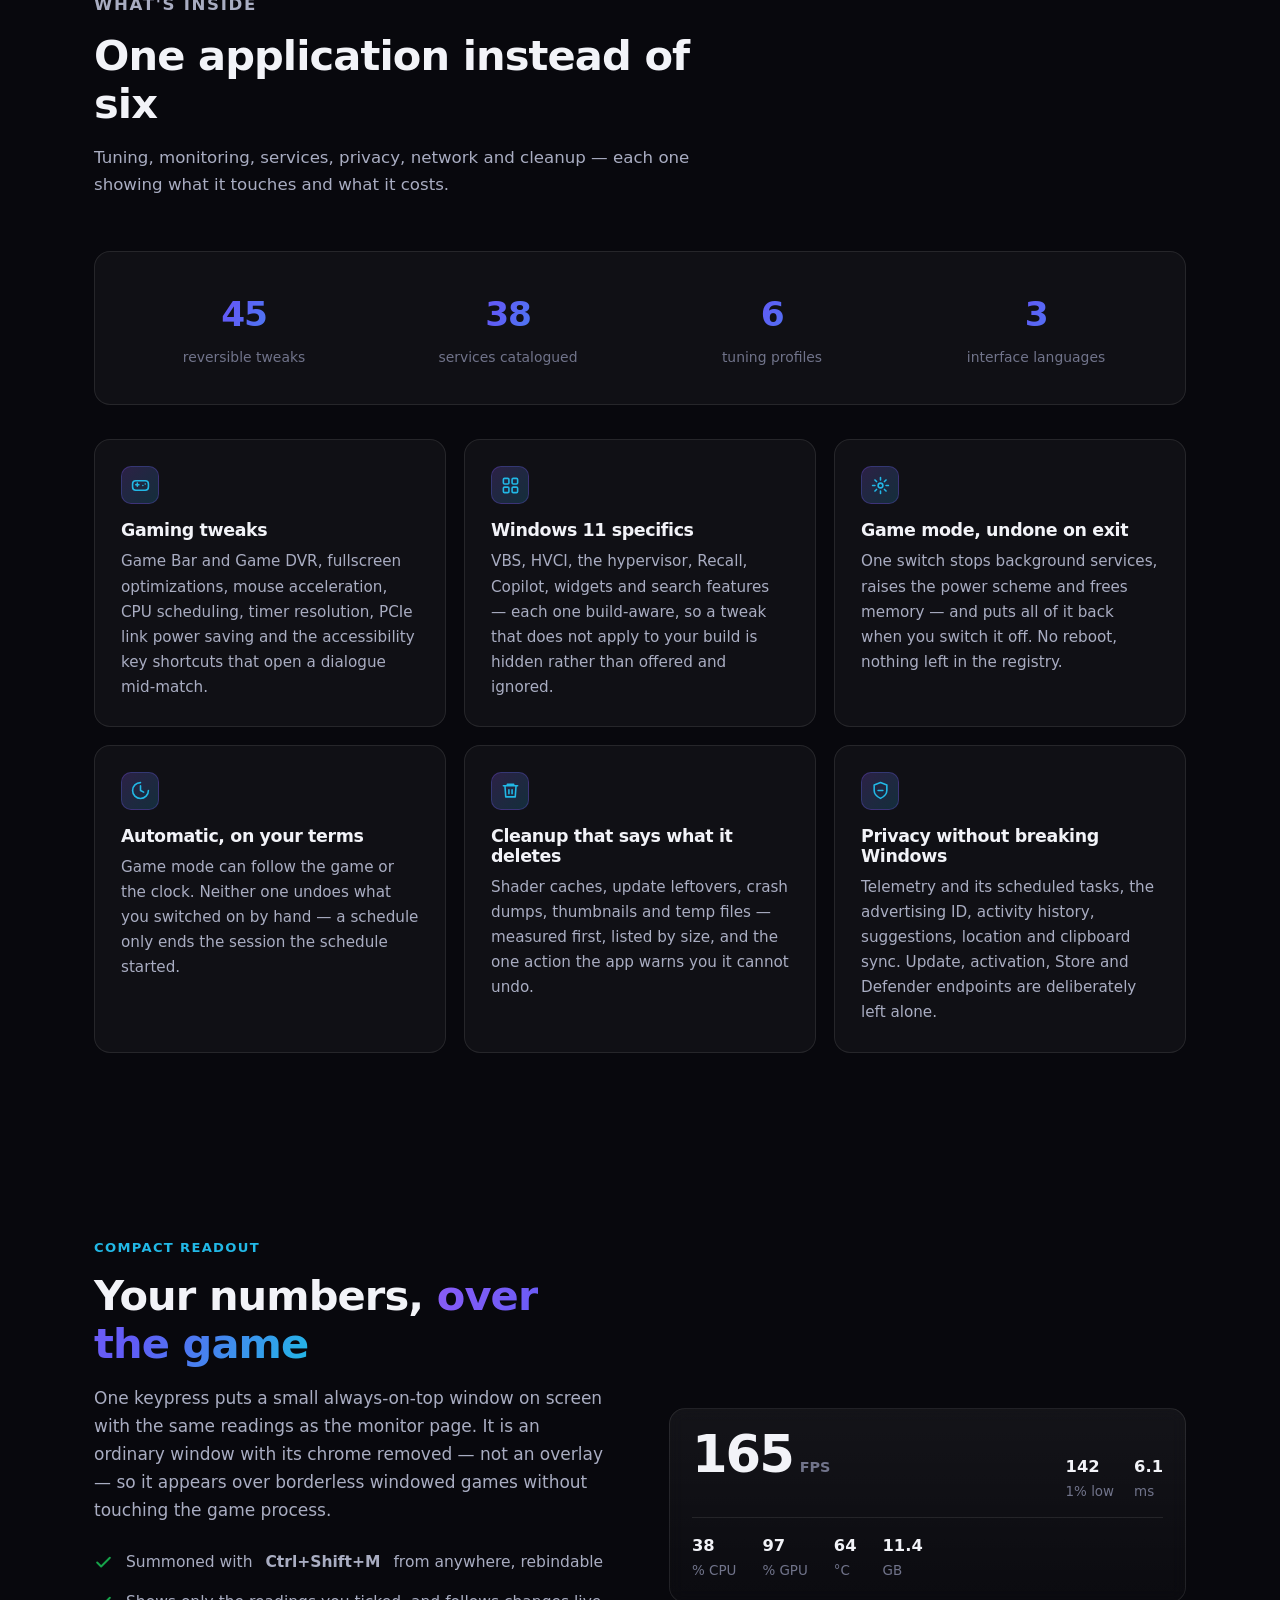
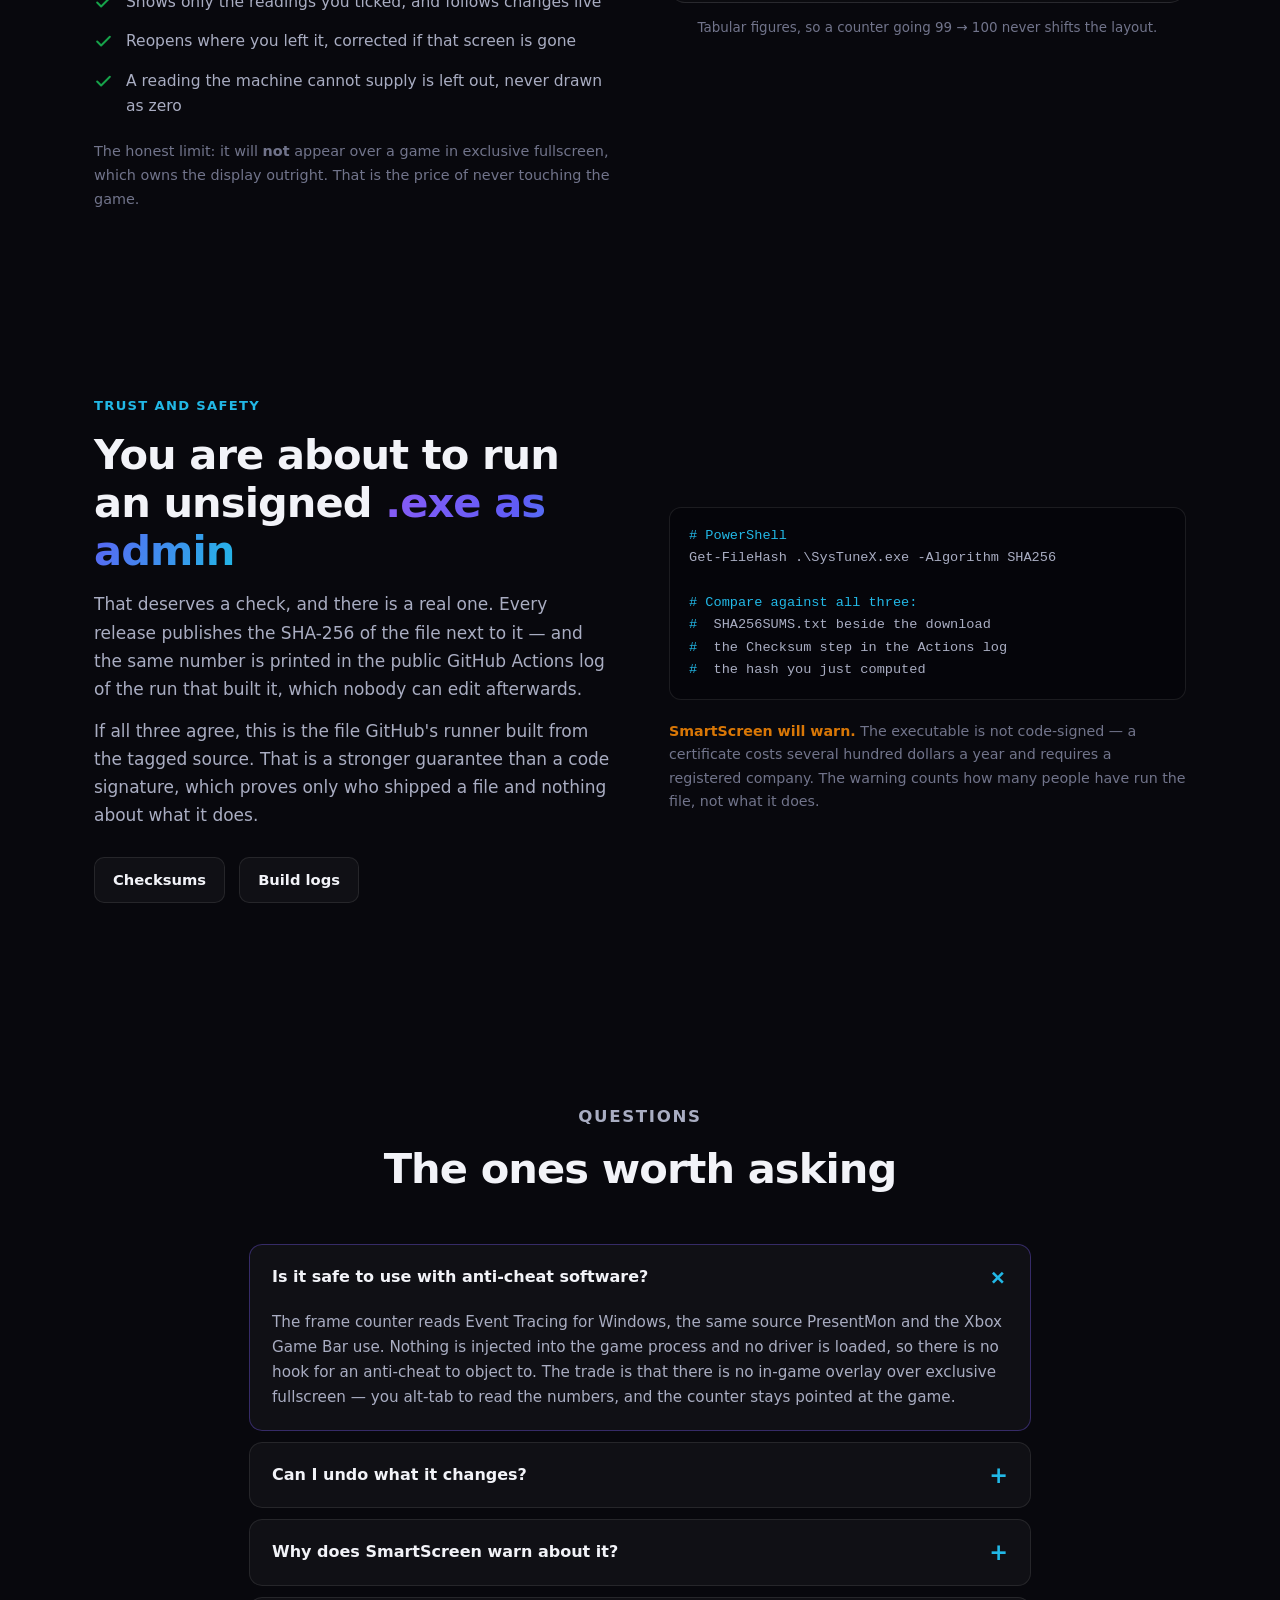
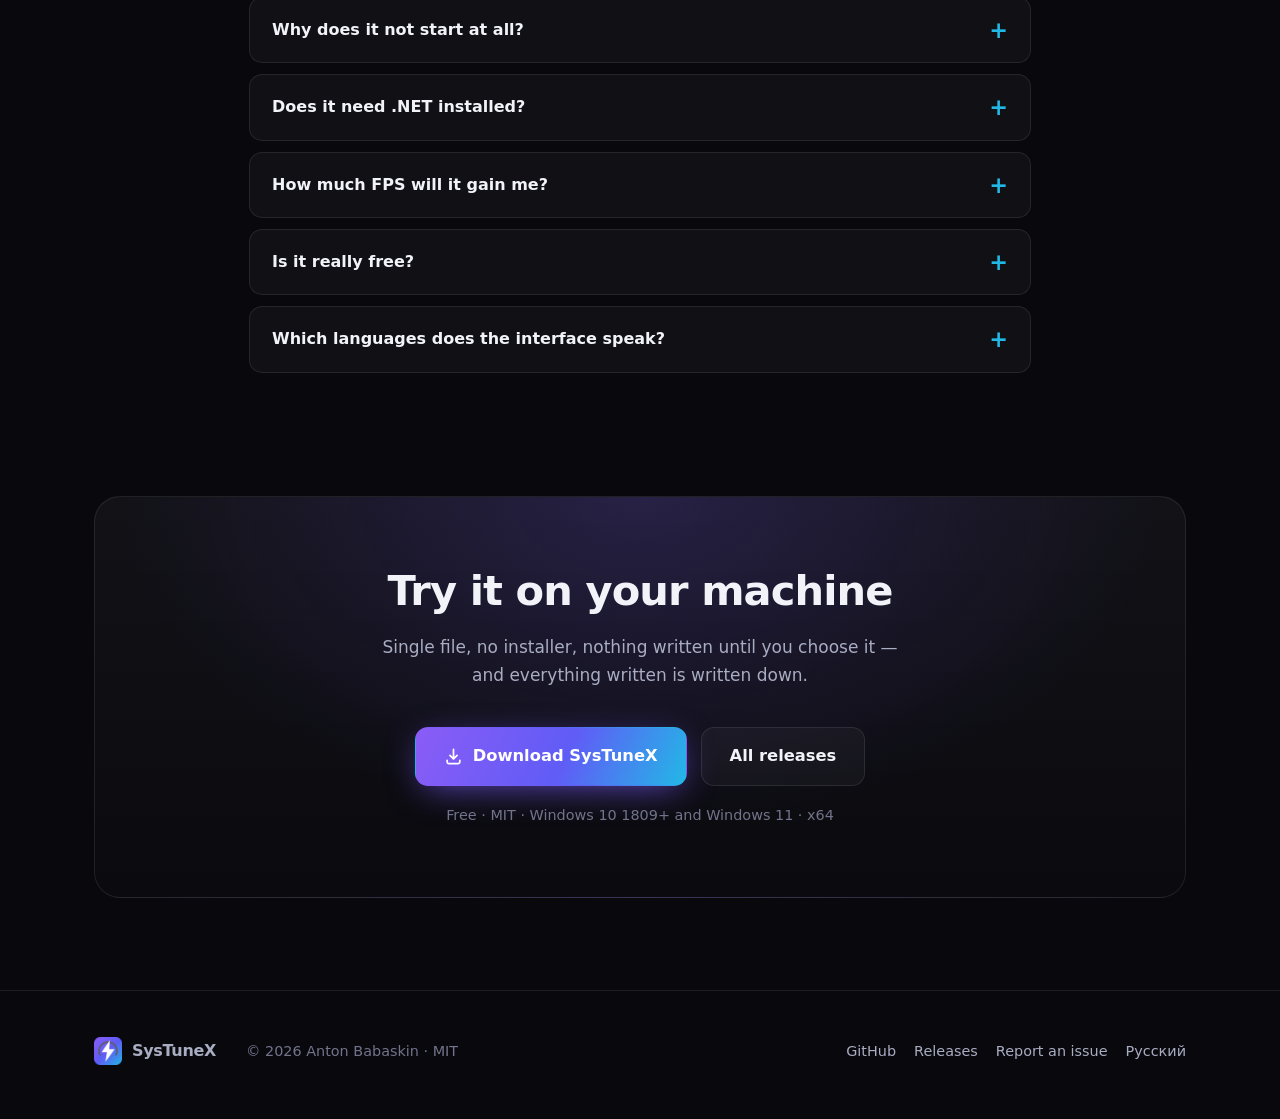
==== commit 10f3fac1: "Say what Smart App Control does to an unsigned app The documentation explained SmartScreen and stopp" ====
--- a/docs/index.html
+++ b/docs/index.html
@@ -103,6 +103,14 @@
     },
     {
       "@type": "Question",
+      "name": "Why does SysTuneX not start at all?",
+      "acceptedAnswer": {
+        "@type": "Answer",
+        "text": "Smart App Control is on. Unlike SmartScreen it has no Run anyway, and it blocks unsigned apps that are not widely used. On Windows 11 updated since April 2026 it can be switched off, and back on later, in Windows Security under App & browser control, without reinstalling Windows. SysTuneX will not run while it is on."
+      }
+    },
+    {
+      "@type": "Question",
       "name": "Does SysTuneX need .NET installed?",
       "acceptedAnswer": {
         "@type": "Answer",
@@ -392,6 +400,10 @@
         <p>The executable is not code-signed, because a certificate costs several hundred dollars a year and requires a registered company. Instead every release publishes a SHA-256 checksum you can match against the public build log, which proves the file came from the tagged source. Choose <em>More info → Run anyway</em>, or check the hash first, or put the file through VirusTotal.</p>
       </details>
       <details>
+        <summary>Why does it not start at all?</summary>
+        <p>Smart App Control is on. Unlike SmartScreen it has no <em>Run anyway</em>: it blocks unsigned apps that are not widely used, and SysTuneX is unsigned. On Windows 11 updated since April 2026 you can switch it off, and back on later, in <em>Windows Security → App &amp; browser control → Smart App Control settings</em>, without reinstalling Windows. SysTuneX will not run while it is on.</p>
+      </details>
+      <details>
         <summary>Does it need .NET installed?</summary>
         <p>No — it is a self-contained single file. It does need administrator rights, because the registry keys it writes live under HKEY_LOCAL_MACHINE, changing a service's start type goes through the service control manager, and the frame counter opens an Event Tracing session. All three refuse a standard token.</p>
       </details>
